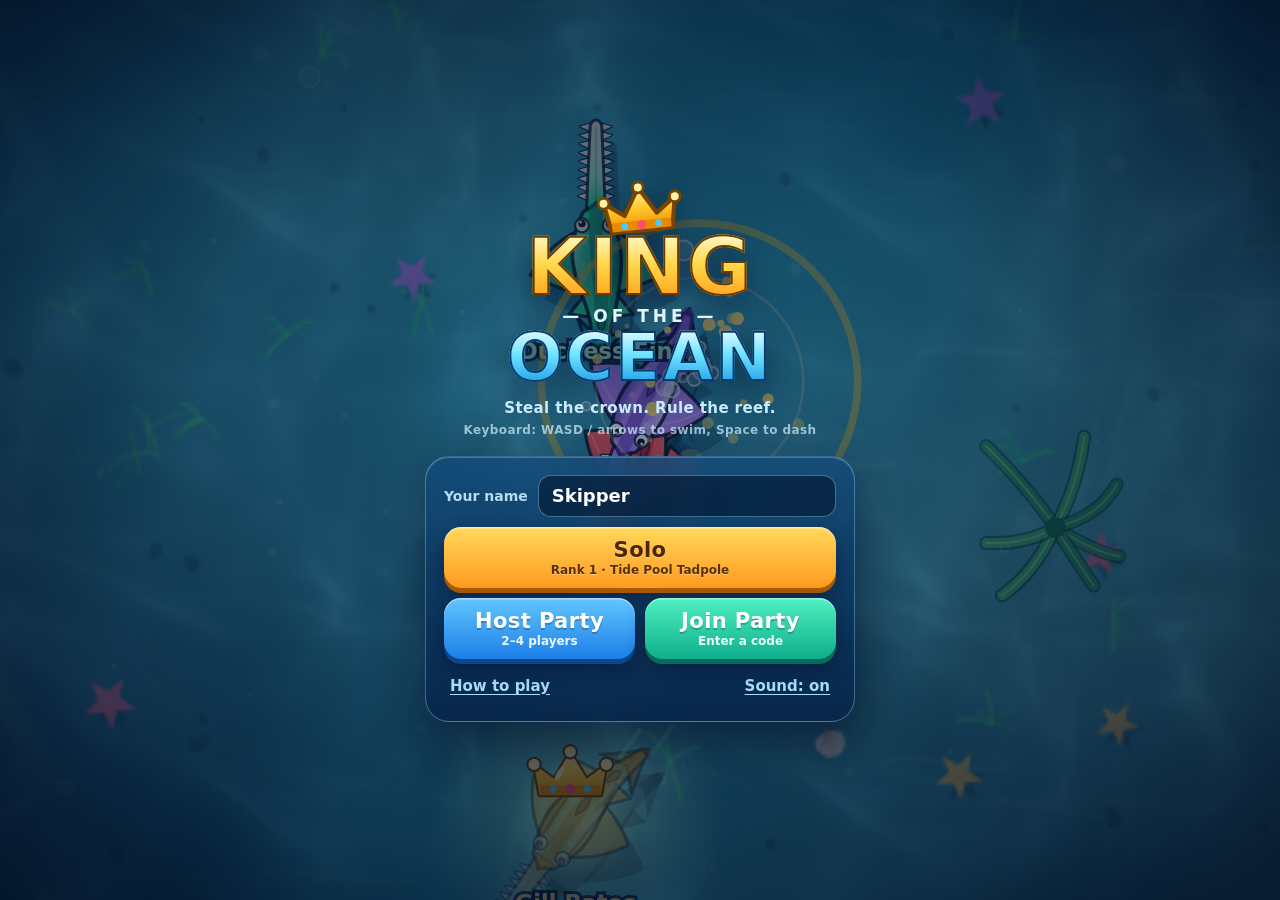
==== index.html @ 3b38c873 "King of the Ocean: sawfish crown-stealing party game Solo ladder + 2-4 player same-Wi-Fi multiplayer" ====
<!doctype html>
<html lang="en">
<head>
<meta charset="utf-8">
<title>King of the Ocean</title>
<meta name="viewport" content="width=device-width, initial-scale=1, maximum-scale=1, user-scalable=no, viewport-fit=cover">
<meta name="apple-mobile-web-app-capable" content="yes">
<meta name="mobile-web-app-capable" content="yes">
<meta name="apple-mobile-web-app-status-bar-style" content="black-translucent">
<meta name="apple-mobile-web-app-title" content="King of the Ocean">
<meta name="theme-color" content="#04233f">
<meta name="description" content="Steal the crown. Rule the reef. A sawfish party brawler for 1–4 players.">
<link rel="manifest" href="manifest.webmanifest">
<link rel="apple-touch-icon" href="icon-180.png">
<link rel="icon" type="image/png" href="icon-180.png">
<link rel="stylesheet" href="css/style.css">
</head>
<body>
<svg width="0" height="0" style="position:absolute">
  <defs>
    <linearGradient id="gold" x1="0" y1="0" x2="0" y2="1">
      <stop offset="0" stop-color="#fff6b0"/><stop offset=".45" stop-color="#ffcb2e"/><stop offset="1" stop-color="#f08c00"/>
    </linearGradient>
    <symbol id="crown" viewBox="-24 -19 48 33">
      <path d="M-17 10 L-20 -7 L-9 1 L0 -14 L9 1 L20 -7 L17 10 Z" fill="url(#gold)" stroke="#7a4300" stroke-width="2.4" stroke-linejoin="round"/>
      <rect x="-16.5" y="4.5" width="33" height="5" fill="#e88a00"/>
      <circle cx="-20" cy="-7" r="3" fill="#fff3a8" stroke="#7a4300" stroke-width="1.6"/>
      <circle cx="0" cy="-14" r="3" fill="#fff3a8" stroke="#7a4300" stroke-width="1.6"/>
      <circle cx="20" cy="-7" r="3" fill="#fff3a8" stroke="#7a4300" stroke-width="1.6"/>
      <circle cx="0" cy="6.8" r="2.5" fill="#ff4d6d"/><circle cx="-9.5" cy="6.8" r="1.9" fill="#4dc9ff"/><circle cx="9.5" cy="6.8" r="1.9" fill="#4dc9ff"/>
    </symbol>
  </defs>
</svg>

<canvas id="game"></canvas>

<div id="hud" class="hidden">
  <div id="chips"></div>
  <button id="btnQuit" aria-label="Leave game">✕</button>
</div>
<div id="banner"></div>
<div id="count"></div>

<!-- MENU -->
<section id="scr-menu" class="screen">
  <div class="menu-wrap">
    <div class="logo">
      <svg class="logo-crown"><use href="#crown"/></svg>
      <div class="logo-king">KING</div>
      <div class="logo-of">— of the —</div>
      <div class="logo-ocean">OCEAN</div>
      <div class="tagline">Steal the crown. Rule the reef.</div>
    </div>
    <div class="panel menu-panel">
      <label class="name-row"><span>Your name</span>
        <input id="inName" maxlength="12" autocomplete="off" autocorrect="off" spellcheck="false" enterkeyhint="done">
      </label>
      <button class="btn btn-gold" id="btnSolo"><b>Solo</b><small id="soloSub">Climb the ranks</small></button>
      <div class="btn-row">
        <button class="btn btn-blue" id="btnHost"><b>Host Party</b><small>2–4 players</small></button>
        <button class="btn btn-teal" id="btnJoin"><b>Join Party</b><small>Enter a code</small></button>
      </div>
      <div class="link-row">
        <button class="link" id="btnHow">How to play</button>
        <button class="link" id="btnSound">Sound: on</button>
      </div>
    </div>
  </div>
</section>

<!-- SOLO -->
<section id="scr-solo" class="screen hidden">
  <div class="panel card">
    <h2>Solo Ladder</h2>
    <div class="rank-badge"><svg><use href="#crown"/></svg><div><div id="rankNum">Rank 1 of 10</div><div id="rankName">Tide Pool Tadpole</div></div></div>
    <div id="rankPips" class="pips"></div>
    <p id="rankDesc" class="muted">Beat three rival sawfish to climb the ladder.</p>
    <div id="soloStats" class="stats-line"></div>
    <button class="btn btn-gold" id="btnSoloGo"><b>Dive in!</b></button>
    <button class="link" data-back>Back</button>
  </div>
</section>

<!-- JOIN -->
<section id="scr-join" class="screen hidden">
  <div class="panel card">
    <h2>Join a Party</h2>
    <p class="muted">Enter the 4-letter code on the host's screen.</p>
    <input id="inCode" class="code-input" maxlength="4" autocomplete="off" autocorrect="off" autocapitalize="characters" spellcheck="false" placeholder="CODE" enterkeyhint="go">
    <button class="btn btn-teal" id="btnJoinGo"><b>Join</b></button>
    <button class="link" data-back>Back</button>
  </div>
</section>

<!-- LOBBY -->
<section id="scr-lobby" class="screen hidden">
  <div class="panel card lobby">
    <div class="lobby-left">
      <h2 id="lobbyTitle">Party Lobby</h2>
      <div class="code-box"><span>Party code</span><b id="lobbyCode">····</b></div>
      <div id="qr" class="qr"></div>
      <p class="muted small" id="lobbyHint">Friends: scan the code with your camera, or open this page and tap Join Party.</p>
    </div>
    <div class="lobby-right">
      <div id="slots" class="slots"></div>
      <label class="check" id="fillRow"><input type="checkbox" id="chkFill" checked><span>Fill empty spots with bots</span></label>
      <button class="btn btn-gold" id="btnStart"><b>Start Game</b></button>
      <p class="muted small hidden" id="lobbyWait">Waiting for the host to start…</p>
      <button class="link" id="btnLeaveLobby">Leave party</button>
    </div>
  </div>
</section>

<!-- HOW TO -->
<section id="scr-how" class="screen hidden">
  <div class="panel card how">
    <h2>How to Play</h2>
    <ul>
      <li><i class="ic ic-crown"><svg><use href="#crown"/></svg></i><span><b>Wear the crown.</b> Your reign bar fills while you hold it. First to <b>45 seconds</b> is King of the Ocean.</span></li>
      <li><i class="ic" style="--c:#7df2ff">⟫</i><span><b>Saw Dash.</b> Drag anywhere on the left to swim. Tap the right side to dash — hit a rival with your saw to stun them and knock the crown loose.</span></li>
      <li><i class="ic" style="--c:#ffc83a">◖</i><span><b>Feeding frenzy.</b> Slice through 6 fish for a burst of speed and rapid dashes. The golden fish fills it instantly.</span></li>
      <li><i class="ic" style="--c:#5dffb0">●</i><span><b>Bubbles.</b> Speed, Shield and Zap power-ups float around the reef.</span></li>
      <li><i class="ic" style="--c:#ff8ae0">✺</i><span><b>Jellyfish sting!</b> Avoid them — or dash through to pop them.</span></li>
    </ul>
    <p class="muted small">Tip: on iPhone, tap Share → “Add to Home Screen” to play full-screen. Landscape feels best.</p>
    <button class="btn btn-blue" data-back><b>Got it</b></button>
  </div>
</section>

<!-- RESULTS -->
<section id="scr-over" class="screen hidden">
  <div class="panel card over">
    <svg class="over-crown"><use href="#crown"/></svg>
    <h2 id="overTitle">King of the Ocean</h2>
    <p id="overSub" class="muted"></p>
    <div id="overTable" class="table"></div>
    <div class="btn-row">
      <button class="btn btn-gold" id="btnAgain"><b>Play again</b></button>
      <button class="btn btn-blue" id="btnOverMenu"><b>Menu</b></button>
    </div>
    <p class="muted small hidden" id="overWait">Waiting for the host…</p>
  </div>
</section>

<div id="toast"></div>
<div id="safe"></div>

<script src="vendor/peerjs.min.js" defer></script>
<script src="vendor/qrcode.js" defer></script>
<script type="module" src="js/main.js"></script>
</body>
</html>
---- css/style.css ----
:root {
  --font: ui-rounded, "SF Pro Rounded", "Arial Rounded MT Bold", "Nunito", system-ui, -apple-system, sans-serif;
  --navy: #04233f;
  --sat: env(safe-area-inset-top, 0px);
  --sab: env(safe-area-inset-bottom, 0px);
  --sal: env(safe-area-inset-left, 0px);
  --sar: env(safe-area-inset-right, 0px);
}
* { box-sizing: border-box; -webkit-tap-highlight-color: transparent; }
html, body {
  margin: 0; height: 100%; overflow: hidden; background: var(--navy); color: #fff;
  font-family: var(--font); font-weight: 700;
  -webkit-user-select: none; user-select: none; -webkit-touch-callout: none;
  touch-action: none; overscroll-behavior: none;
}
body { position: fixed; inset: 0; }
#game { position: fixed; inset: 0; width: 100%; height: 100%; display: block; touch-action: none; }
#safe { position: fixed; left: 0; top: 0; width: 0; height: 0; visibility: hidden; padding: var(--sat) var(--sar) var(--sab) var(--sal); }
.hidden { display: none !important; }
button, input { font-family: inherit; }

/* ---------- screens */
.screen {
  position: fixed; inset: 0; z-index: 20; display: flex; align-items: center; justify-content: center;
  padding: calc(var(--sat) + 12px) calc(var(--sar) + 14px) calc(var(--sab) + 12px) calc(var(--sal) + 14px);
  background: radial-gradient(ellipse at center, rgba(3, 24, 52, 0.42), rgba(2, 14, 34, 0.8));
  animation: fade 0.25s ease;
  overflow-y: auto; -webkit-overflow-scrolling: touch; touch-action: pan-y;
}
@keyframes fade { from { opacity: 0; } to { opacity: 1; } }
.panel {
  background: linear-gradient(180deg, rgba(18, 74, 122, 0.82), rgba(6, 36, 72, 0.9));
  border: 1.5px solid rgba(150, 225, 255, 0.35);
  border-radius: 24px; padding: 18px;
  box-shadow: 0 18px 50px rgba(0, 8, 30, 0.55), inset 0 1px 0 rgba(255, 255, 255, 0.22);
  -webkit-backdrop-filter: blur(10px); backdrop-filter: blur(10px);
}
.card { width: min(420px, 100%); display: flex; flex-direction: column; gap: 12px; align-items: stretch; text-align: center; margin: auto; animation: pop 0.3s cubic-bezier(0.2, 1.4, 0.4, 1); }
@keyframes pop { from { transform: scale(0.92); opacity: 0; } to { transform: none; opacity: 1; } }
h2 { margin: 0; font-size: 26px; font-weight: 900; letter-spacing: 0.3px; text-shadow: 0 2px 0 rgba(0, 20, 50, 0.5); }
.muted { color: #b9dcf2; font-weight: 600; margin: 0; line-height: 1.35; }
.small { font-size: 13px; }

/* ---------- logo */
.menu-wrap { display: flex; flex-direction: column; align-items: center; gap: 18px; width: min(430px, 100%); margin: auto; }
.logo { text-align: center; line-height: 0.9; filter: drop-shadow(0 8px 18px rgba(0, 10, 40, 0.55)); animation: bob 4s ease-in-out infinite; }
@keyframes bob { 50% { transform: translateY(-6px); } }
.logo-crown { width: 86px; height: 60px; display: block; margin: 0 auto -6px; transform: rotate(-6deg); }
.logo-king, .logo-ocean {
  font-weight: 900; letter-spacing: 2px;
  background: linear-gradient(180deg, #fffbd1 0%, #ffd84a 45%, #ff9d1c 100%);
  -webkit-background-clip: text; background-clip: text; color: transparent;
  -webkit-text-stroke: 2px #6b3a00; paint-order: stroke fill;
  text-shadow: none;
}
.logo-king { font-size: 78px; }
.logo-ocean {
  font-size: 66px;
  background: linear-gradient(180deg, #e9fdff 0%, #6fe3ff 45%, #1b9be6 100%);
  -webkit-background-clip: text; background-clip: text; -webkit-text-stroke: 2px #063a6e;
}
.logo-of { font-size: 17px; letter-spacing: 4px; text-transform: uppercase; color: #dff6ff; margin: 6px 0 4px; font-weight: 800; }
.tagline { margin-top: 12px; font-size: 15px; color: #c8ecff; font-weight: 700; letter-spacing: 0.4px; line-height: 1.2; }
.menu-panel { width: 100%; display: flex; flex-direction: column; gap: 10px; }

/* ---------- controls */
.name-row { display: flex; align-items: center; gap: 10px; font-size: 14px; color: #b9dcf2; }
.name-row span { white-space: nowrap; }
input {
  -webkit-user-select: text; user-select: text;
  flex: 1; min-width: 0; height: 42px; border-radius: 13px; border: 1.5px solid rgba(150, 225, 255, 0.4);
  background: rgba(2, 20, 46, 0.6); color: #fff; font-size: 18px; font-weight: 800; padding: 0 13px; outline: none;
}
input:focus { border-color: #7df2ff; box-shadow: 0 0 0 3px rgba(125, 242, 255, 0.22); }
.btn {
  --a: #49b8ff; --b: #1574e0; --s: #0a3f8a;
  position: relative; border: 0; border-radius: 17px; padding: 11px 14px; min-height: 56px; cursor: pointer;
  color: #fff; display: flex; flex-direction: column; align-items: center; justify-content: center; gap: 1px;
  background: linear-gradient(180deg, var(--a), var(--b));
  box-shadow: 0 5px 0 var(--s), 0 10px 20px rgba(0, 10, 40, 0.4), inset 0 1.5px 0 rgba(255, 255, 255, 0.45);
  transition: transform 0.08s, box-shadow 0.08s; width: 100%; touch-action: manipulation;
}
.btn:active { transform: translateY(4px); box-shadow: 0 1px 0 var(--s), 0 3px 8px rgba(0, 10, 40, 0.4), inset 0 1.5px 0 rgba(255, 255, 255, 0.45); }
.btn b { font-size: 21px; font-weight: 900; letter-spacing: 0.4px; text-shadow: 0 2px 0 rgba(0, 0, 0, 0.22); }
.btn small { font-size: 12px; font-weight: 700; opacity: 0.92; }
.btn-gold { --a: #ffd95c; --b: #ff9a1f; --s: #a85a00; }
.btn-gold b, .btn-gold small { color: #4d2500; text-shadow: 0 1px 0 rgba(255, 255, 255, 0.4); }
.btn-teal { --a: #4ff0c0; --b: #0fae8c; --s: #076b58; }
.btn-blue { --a: #62c6ff; --b: #1c7fe8; --s: #0b468f; }
.btn[disabled] { filter: grayscale(0.7) brightness(0.8); pointer-events: none; }
.btn-row { display: flex; gap: 10px; }
.link-row { display: flex; justify-content: space-between; }
.link { background: none; border: 0; color: #a9dcff; font-weight: 800; font-size: 15px; padding: 8px 6px; cursor: pointer; text-decoration: underline; text-underline-offset: 3px; touch-action: manipulation; }

/* ---------- solo */
.rank-badge { display: flex; align-items: center; gap: 12px; justify-content: center; text-align: left; }
.rank-badge svg { width: 62px; height: 44px; filter: drop-shadow(0 4px 8px rgba(0, 0, 0, 0.4)); }
#rankNum { font-size: 13px; color: #b9dcf2; text-transform: uppercase; letter-spacing: 1.5px; }
#rankName { font-size: 25px; font-weight: 900; color: #ffe27a; text-shadow: 0 2px 0 rgba(80, 40, 0, 0.6); }
.pips { display: flex; gap: 5px; justify-content: center; }
.pips i { width: 22px; height: 9px; border-radius: 5px; background: rgba(2, 20, 46, 0.7); border: 1px solid rgba(150, 225, 255, 0.25); }
.pips i.on { background: linear-gradient(180deg, #ffe27a, #ff9d1c); border-color: #ffe9a0; }
.pips i.cur { box-shadow: 0 0 10px #ffd84a; animation: pulse 1s infinite alternate; }
@keyframes pulse { to { transform: scale(1.18); } }
.stats-line { font-size: 13px; color: #9fd0ee; font-weight: 700; }

/* ---------- join */
.code-input { text-align: center; font-size: 40px; letter-spacing: 12px; height: 70px; text-transform: uppercase; flex: none; padding-left: 24px; }

/* ---------- lobby */
.lobby { width: min(460px, 100%); }
.lobby-left, .lobby-right { display: flex; flex-direction: column; gap: 10px; align-items: stretch; }
.code-box { display: flex; align-items: center; justify-content: center; gap: 12px; }
.code-box span { font-size: 13px; color: #b9dcf2; text-transform: uppercase; letter-spacing: 1.5px; }
.code-box b { font-size: 42px; font-weight: 900; letter-spacing: 7px; color: #ffe27a; text-shadow: 0 3px 0 rgba(80, 40, 0, 0.6); }
.qr { align-self: center; background: #fff; border-radius: 14px; padding: 8px; line-height: 0; }
.qr img, .qr svg { width: 124px; height: 124px; display: block; image-rendering: pixelated; }
.slots { display: grid; grid-template-columns: 1fr 1fr; gap: 8px; }
.slot { display: flex; align-items: center; gap: 8px; padding: 9px 10px; border-radius: 13px; background: rgba(2, 20, 46, 0.55); border: 1.5px solid rgba(150, 225, 255, 0.2); font-size: 15px; text-align: left; min-width: 0; }
.slot i { width: 16px; height: 16px; border-radius: 50%; background: var(--c); flex: none; box-shadow: 0 0 0 2px rgba(255, 255, 255, 0.5); }
.slot span { overflow: hidden; text-overflow: ellipsis; white-space: nowrap; }
.slot.empty { opacity: 0.55; font-weight: 600; }
.slot.empty i { background: none; box-shadow: 0 0 0 2px rgba(255, 255, 255, 0.25) inset; }
.check { display: flex; align-items: center; gap: 9px; font-size: 14px; color: #cfeaff; justify-content: center; }
.check input { flex: none; width: 22px; height: 22px; accent-color: #ffb92e; padding: 0; }

/* ---------- how */
.how ul { list-style: none; margin: 0; padding: 0; display: flex; flex-direction: column; gap: 9px; text-align: left; }
.how li { display: flex; gap: 11px; align-items: center; font-size: 14px; font-weight: 600; color: #d6efff; line-height: 1.3; }
.how li b { color: #fff; font-weight: 900; }
.ic { flex: none; width: 38px; height: 38px; border-radius: 12px; display: grid; place-items: center; background: rgba(2, 20, 46, 0.65); border: 1.5px solid var(--c, #ffd84a); color: var(--c, #ffd84a); font-style: normal; font-size: 20px; font-weight: 900; }
.ic svg { width: 28px; height: 20px; }

/* ---------- results */
.over-crown { width: 84px; height: 58px; align-self: center; margin: -52px 0 -6px; filter: drop-shadow(0 6px 10px rgba(0, 0, 0, 0.45)); animation: crownIn 0.7s cubic-bezier(0.2, 1.6, 0.4, 1); }
@keyframes crownIn { from { transform: translateY(-60px) rotate(-30deg) scale(0.3); opacity: 0; } }
.over { overflow: visible; margin-top: auto; margin-bottom: auto; }
#overTitle { color: #ffe27a; font-size: 27px; }
.table { display: flex; flex-direction: column; gap: 6px; }
.row { display: grid; grid-template-columns: 22px 1fr auto auto; gap: 9px; align-items: center; padding: 8px 11px; border-radius: 12px; background: rgba(2, 20, 46, 0.55); font-size: 15px; text-align: left; border: 1.5px solid transparent; }
.row.win { border-color: #ffd84a; background: rgba(90, 60, 0, 0.45); }
.row i { width: 16px; height: 16px; border-radius: 50%; background: var(--c); box-shadow: 0 0 0 2px rgba(255, 255, 255, 0.5); }
.row .nm { overflow: hidden; text-overflow: ellipsis; white-space: nowrap; }
.row .st { color: #9fd0ee; font-size: 12px; font-weight: 700; white-space: nowrap; }
.row .sc { font-weight: 900; color: #ffe27a; min-width: 38px; text-align: right; }

/* ---------- HUD */
#hud { position: fixed; inset: 0; z-index: 10; pointer-events: none; }
#chips { position: absolute; top: calc(var(--sat) + 8px); left: 50%; transform: translateX(-50%); display: flex; gap: 6px; }
.chip { position: relative; width: 86px; padding: 5px 8px 6px; border-radius: 13px; background: rgba(3, 22, 50, 0.66); border: 1.5px solid rgba(255, 255, 255, 0.14); transition: transform 0.2s, border-color 0.2s, box-shadow 0.2s; }
.chip.me { border-color: rgba(255, 255, 255, 0.55); }
.chip.king { transform: scale(1.08); border-color: #ffd84a; box-shadow: 0 0 16px rgba(255, 210, 60, 0.55); z-index: 2; }
.chip.danger { animation: danger 0.5s infinite alternate; }
@keyframes danger { to { box-shadow: 0 0 22px rgba(255, 80, 80, 0.9); border-color: #ff6b6b; } }
.chip .top { display: flex; align-items: center; gap: 4px; font-size: 11.5px; line-height: 1.15; }
.chip .nm { flex: 1; overflow: hidden; text-overflow: ellipsis; white-space: nowrap; color: var(--l); font-weight: 800; }
.chip .sec { font-weight: 900; font-variant-numeric: tabular-nums; }
.chip svg { width: 15px; height: 11px; display: none; flex: none; }
.chip.king svg { display: block; }
.chip .bar { height: 7px; border-radius: 4px; background: rgba(255, 255, 255, 0.14); margin-top: 4px; overflow: hidden; }
.chip .bar i { display: block; height: 100%; width: 0; border-radius: 4px; background: linear-gradient(90deg, var(--c), var(--l)); }
#btnQuit { pointer-events: auto; position: absolute; top: calc(var(--sat) + 8px); right: calc(var(--sar) + 10px); width: 38px; height: 38px; border-radius: 50%; border: 1.5px solid rgba(255, 255, 255, 0.3); background: rgba(3, 22, 50, 0.6); color: #fff; font-size: 16px; font-weight: 900; touch-action: manipulation; }
#btnQuit.arm { background: #e5484d; border-color: #fff; }

#banner {
  position: fixed; z-index: 12; left: 50%; top: calc(var(--sat) + 62px); transform: translate(-50%, -14px) scale(0.9); opacity: 0; pointer-events: none;
  padding: 8px 18px; border-radius: 999px; font-size: 17px; font-weight: 900; white-space: nowrap; max-width: 94vw; overflow: hidden; text-overflow: ellipsis;
  background: rgba(3, 22, 50, 0.78); border: 2px solid var(--c, #ffd84a); color: var(--c, #ffd84a);
  box-shadow: 0 6px 20px rgba(0, 8, 30, 0.5); transition: opacity 0.25s, transform 0.25s cubic-bezier(0.2, 1.5, 0.4, 1);
}
#banner.show { opacity: 1; transform: translate(-50%, 0) scale(1); }
#count {
  position: fixed; z-index: 12; inset: 0; display: grid; place-items: center; pointer-events: none;
  font-size: 150px; font-weight: 900; color: #fff; -webkit-text-stroke: 5px #063a6e; paint-order: stroke fill; opacity: 0;
  text-shadow: 0 10px 30px rgba(0, 10, 40, 0.6);
}
#count.go { animation: count 0.85s ease-out; }
@keyframes count { 0% { opacity: 0; transform: scale(2.2); } 18% { opacity: 1; transform: scale(1); } 70% { opacity: 1; } 100% { opacity: 0; transform: scale(0.8); } }
#toast {
  position: fixed; z-index: 40; left: 50%; bottom: calc(var(--sab) + 22px); transform: translate(-50%, 30px); opacity: 0; pointer-events: none;
  background: rgba(2, 16, 40, 0.92); border: 1.5px solid rgba(150, 225, 255, 0.45); padding: 10px 16px; border-radius: 14px; font-size: 15px; max-width: 90vw; text-align: center;
  transition: opacity 0.25s, transform 0.25s;
}
#toast.show { opacity: 1; transform: translate(-50%, 0); }

/* ---------- short landscape (phones on their side) */
@media (orientation: landscape) and (max-height: 520px) {
  .menu-wrap { flex-direction: row; width: min(760px, 100%); gap: 26px; align-items: center; }
  .logo { flex: 1; }
  .logo-crown { width: 62px; height: 44px; }
  .logo-king { font-size: 58px; } .logo-ocean { font-size: 50px; }
  .logo-of { font-size: 13px; margin: 3px 0 2px; } .tagline { font-size: 13px; margin-top: 8px; }
  .menu-panel { flex: 1.1; gap: 8px; padding: 14px; }
  .btn { min-height: 48px; padding: 7px 12px; } .btn b { font-size: 19px; }
  .card { gap: 8px; padding: 14px; }
  h2 { font-size: 22px; }
  .lobby { flex-direction: row; width: min(720px, 100%); gap: 18px; align-items: center; }
  .lobby-left, .lobby-right { flex: 1; min-width: 0; gap: 8px; }
  .qr img, .qr svg { width: 96px; height: 96px; }
  .code-box b { font-size: 34px; }
  .how { width: min(700px, 100%); }
  .how ul { display: grid; grid-template-columns: 1fr 1fr; gap: 7px 14px; }
  .how li { font-size: 12.5px; } .ic { width: 32px; height: 32px; font-size: 17px; }
  .over { width: min(520px, 100%); }
  .over-crown { width: 60px; height: 42px; margin: -40px 0 -8px; }
  .row { padding: 5px 10px; font-size: 14px; }
  #count { font-size: 110px; }
  #banner { top: calc(var(--sat) + 56px); font-size: 15px; padding: 6px 15px; }
}
@media (max-width: 380px) {
  .chip { width: 78px; padding: 5px 6px 6px; }
  .logo-king { font-size: 68px; } .logo-ocean { font-size: 58px; }
}

@media (max-width: 560px) {
  #chips { left: calc(var(--sal) + 8px); right: calc(var(--sar) + 56px); transform: none; gap: 4px; }
  .chip { flex: 1; width: auto; min-width: 0; padding: 5px 6px 6px; }
}
@media (hover: hover) and (pointer: fine) {
  .tagline::after { content: "Keyboard: WASD / arrows to swim, Space to dash"; display: block; margin-top: 6px; font-size: 12px; opacity: 0.75; }
}
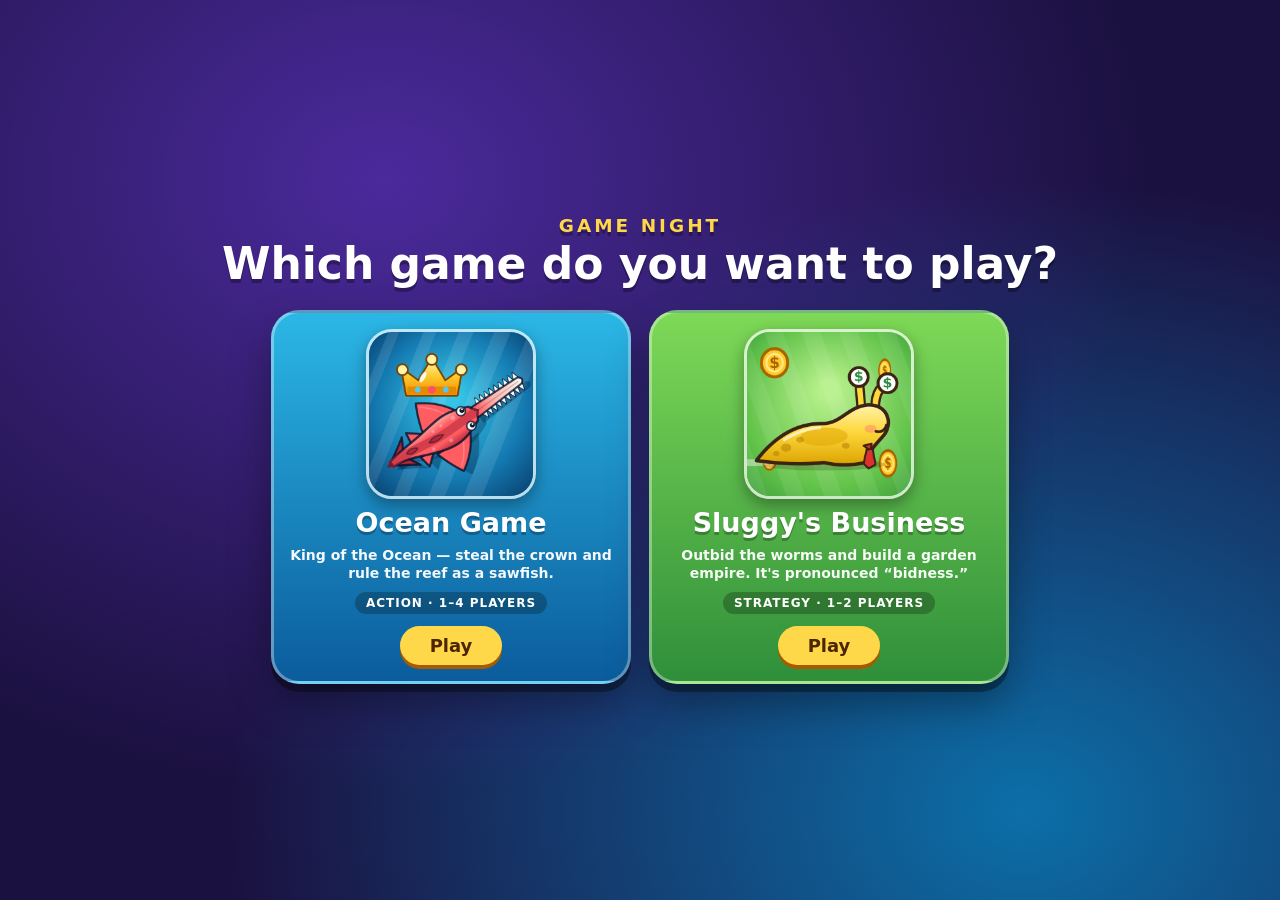
==== commit e7e70019: "Add Sluggy's Business and a game picker home page - Root page now asks which game to play (Ocean Gam" ====
--- a/index.html
+++ b/index.html
@@ -2,151 +2,60 @@
 <html lang="en">
 <head>
 <meta charset="utf-8">
-<title>King of the Ocean</title>
-<meta name="viewport" content="width=device-width, initial-scale=1, maximum-scale=1, user-scalable=no, viewport-fit=cover">
+<title>Game Night</title>
+<meta name="viewport" content="width=device-width, initial-scale=1, viewport-fit=cover">
 <meta name="apple-mobile-web-app-capable" content="yes">
 <meta name="mobile-web-app-capable" content="yes">
 <meta name="apple-mobile-web-app-status-bar-style" content="black-translucent">
-<meta name="apple-mobile-web-app-title" content="King of the Ocean">
-<meta name="theme-color" content="#04233f">
-<meta name="description" content="Steal the crown. Rule the reef. A sawfish party brawler for 1–4 players.">
-<link rel="manifest" href="manifest.webmanifest">
-<link rel="apple-touch-icon" href="icon-180.png">
-<link rel="icon" type="image/png" href="icon-180.png">
-<link rel="stylesheet" href="css/style.css">
+<meta name="theme-color" content="#1b1140">
+<link rel="apple-touch-icon" href="ocean/icon-180.png">
+<link rel="icon" type="image/png" href="ocean/icon-180.png">
+<style>
+  :root { --font: ui-rounded, "SF Pro Rounded", "Arial Rounded MT Bold", "Nunito", system-ui, -apple-system, sans-serif; }
+  * { box-sizing: border-box; -webkit-tap-highlight-color: transparent; }
+  html, body { margin: 0; min-height: 100%; font-family: var(--font); color: #fff; }
+  body { min-height: 100dvh; display: flex; flex-direction: column; align-items: center; justify-content: center; gap: 22px;
+    padding: calc(env(safe-area-inset-top, 0px) + 20px) calc(env(safe-area-inset-right, 0px) + 18px) calc(env(safe-area-inset-bottom, 0px) + 20px) calc(env(safe-area-inset-left, 0px) + 18px);
+    background: radial-gradient(ellipse at 30% 20%, #4b2a9c, transparent 60%), radial-gradient(ellipse at 80% 90%, #0c6fa8, transparent 55%), #1b1140; overflow-x: hidden; }
+  h1 { margin: 0; font-size: clamp(26px, 6.5vw, 44px); font-weight: 900; text-align: center; line-height: 1.05; text-shadow: 0 4px 0 rgba(0, 0, 0, 0.3); }
+  h1 small { display: block; font-size: 0.42em; font-weight: 800; letter-spacing: 3px; text-transform: uppercase; color: #ffd84a; margin-bottom: 6px; }
+  .games { display: flex; gap: 18px; flex-wrap: wrap; justify-content: center; width: 100%; max-width: 760px; }
+  a.game { flex: 1 1 260px; max-width: 360px; text-decoration: none; color: #fff; border-radius: 28px; padding: 16px; display: flex; flex-direction: column; align-items: center; gap: 10px; text-align: center;
+    border: 3px solid rgba(255, 255, 255, 0.35); box-shadow: 0 8px 0 rgba(0, 0, 0, 0.35), 0 20px 40px rgba(0, 0, 0, 0.35); transition: transform 0.12s; animation: rise 0.5s cubic-bezier(0.2, 1.4, 0.4, 1) backwards; }
+  a.game:nth-child(2) { animation-delay: 0.1s; }
+  a.game:active { transform: translateY(5px) scale(0.98); }
+  @keyframes rise { from { transform: translateY(40px) scale(0.9); opacity: 0; } }
+  .ocean { background: linear-gradient(180deg, #2bb7e6, #0b5c9c); }
+  .sluggy { background: linear-gradient(180deg, #7ed957, #2f8f3a); }
+  .game img { width: min(46vw, 170px); aspect-ratio: 1; border-radius: 26px; border: 3px solid rgba(255, 255, 255, 0.7); box-shadow: 0 6px 16px rgba(0, 0, 0, 0.35); animation: bob 3.5s ease-in-out infinite; }
+  .sluggy img { animation-delay: -1.7s; }
+  @keyframes bob { 50% { transform: translateY(-6px) rotate(1.5deg); } }
+  .game b { font-size: 27px; font-weight: 900; line-height: 1; text-shadow: 0 3px 0 rgba(0, 0, 0, 0.25); }
+  .game span { font-size: 14px; font-weight: 700; opacity: 0.95; line-height: 1.3; }
+  .game i { font-style: normal; font-size: 12px; font-weight: 900; letter-spacing: 1px; text-transform: uppercase; background: rgba(0, 0, 0, 0.25); padding: 4px 11px; border-radius: 999px; }
+  .play { margin-top: 2px; background: #ffd84a; color: #4d2500; font-weight: 900; font-size: 18px; padding: 9px 30px; border-radius: 999px; box-shadow: 0 4px 0 #a85a00; }
+  .col { display: contents; }
+  @media (max-width: 700px), (max-height: 520px) {
+    body { gap: 16px; }
+    a.game { flex: 1 1 100%; max-width: 520px; flex-direction: row; text-align: left; padding: 14px; gap: 14px; }
+    .game img { width: min(32vw, 124px); border-radius: 20px; flex: none; }
+    .col { display: flex; flex-direction: column; gap: 6px; align-items: flex-start; min-width: 0; }
+    .game b { font-size: 23px; } .game span { font-size: 13px; } .game i { font-size: 10.5px; } .play { font-size: 16px; padding: 7px 24px; }
+  }
+  @media (orientation: landscape) and (max-height: 520px) { .games { flex-wrap: nowrap; } a.game { flex: 1 1 0; } .game img { width: 96px; } .game span { display: none; } }
+</style>
 </head>
 <body>
-<svg width="0" height="0" style="position:absolute">
-  <defs>
-    <linearGradient id="gold" x1="0" y1="0" x2="0" y2="1">
-      <stop offset="0" stop-color="#fff6b0"/><stop offset=".45" stop-color="#ffcb2e"/><stop offset="1" stop-color="#f08c00"/>
-    </linearGradient>
-    <symbol id="crown" viewBox="-24 -19 48 33">
-      <path d="M-17 10 L-20 -7 L-9 1 L0 -14 L9 1 L20 -7 L17 10 Z" fill="url(#gold)" stroke="#7a4300" stroke-width="2.4" stroke-linejoin="round"/>
-      <rect x="-16.5" y="4.5" width="33" height="5" fill="#e88a00"/>
-      <circle cx="-20" cy="-7" r="3" fill="#fff3a8" stroke="#7a4300" stroke-width="1.6"/>
-      <circle cx="0" cy="-14" r="3" fill="#fff3a8" stroke="#7a4300" stroke-width="1.6"/>
-      <circle cx="20" cy="-7" r="3" fill="#fff3a8" stroke="#7a4300" stroke-width="1.6"/>
-      <circle cx="0" cy="6.8" r="2.5" fill="#ff4d6d"/><circle cx="-9.5" cy="6.8" r="1.9" fill="#4dc9ff"/><circle cx="9.5" cy="6.8" r="1.9" fill="#4dc9ff"/>
-    </symbol>
-  </defs>
-</svg>
-
-<canvas id="game"></canvas>
-
-<div id="hud" class="hidden">
-  <div id="chips"></div>
-  <button id="btnQuit" aria-label="Leave game">✕</button>
-</div>
-<div id="banner"></div>
-<div id="count"></div>
-
-<!-- MENU -->
-<section id="scr-menu" class="screen">
-  <div class="menu-wrap">
-    <div class="logo">
-      <svg class="logo-crown"><use href="#crown"/></svg>
-      <div class="logo-king">KING</div>
-      <div class="logo-of">— of the —</div>
-      <div class="logo-ocean">OCEAN</div>
-      <div class="tagline">Steal the crown. Rule the reef.</div>
-    </div>
-    <div class="panel menu-panel">
-      <label class="name-row"><span>Your name</span>
-        <input id="inName" maxlength="12" autocomplete="off" autocorrect="off" spellcheck="false" enterkeyhint="done">
-      </label>
-      <button class="btn btn-gold" id="btnSolo"><b>Solo</b><small id="soloSub">Climb the ranks</small></button>
-      <div class="btn-row">
-        <button class="btn btn-blue" id="btnHost"><b>Host Party</b><small>2–4 players</small></button>
-        <button class="btn btn-teal" id="btnJoin"><b>Join Party</b><small>Enter a code</small></button>
-      </div>
-      <div class="link-row">
-        <button class="link" id="btnHow">How to play</button>
-        <button class="link" id="btnSound">Sound: on</button>
-      </div>
-    </div>
+  <h1><small>Game Night</small>Which game do you want to play?</h1>
+  <div class="games">
+    <a class="game ocean" href="ocean/">
+      <img src="ocean/icon-512.png" alt="">
+      <div class="col"><b>Ocean Game</b><span>King of the Ocean — steal the crown and rule the reef as a sawfish.</span><i>Action · 1–4 players</i><div class="play">Play</div></div>
+    </a>
+    <a class="game sluggy" href="sluggy/">
+      <img src="sluggy/icon-512.png" alt="">
+      <div class="col"><b>Sluggy's Business</b><span>Outbid the worms and build a garden empire. It's pronounced “bidness.”</span><i>Strategy · 1–2 players</i><div class="play">Play</div></div>
+    </a>
   </div>
-</section>
-
-<!-- SOLO -->
-<section id="scr-solo" class="screen hidden">
-  <div class="panel card">
-    <h2>Solo Ladder</h2>
-    <div class="rank-badge"><svg><use href="#crown"/></svg><div><div id="rankNum">Rank 1 of 10</div><div id="rankName">Tide Pool Tadpole</div></div></div>
-    <div id="rankPips" class="pips"></div>
-    <p id="rankDesc" class="muted">Beat three rival sawfish to climb the ladder.</p>
-    <div id="soloStats" class="stats-line"></div>
-    <button class="btn btn-gold" id="btnSoloGo"><b>Dive in!</b></button>
-    <button class="link" data-back>Back</button>
-  </div>
-</section>
-
-<!-- JOIN -->
-<section id="scr-join" class="screen hidden">
-  <div class="panel card">
-    <h2>Join a Party</h2>
-    <p class="muted">Enter the 4-letter code on the host's screen.</p>
-    <input id="inCode" class="code-input" maxlength="4" autocomplete="off" autocorrect="off" autocapitalize="characters" spellcheck="false" placeholder="CODE" enterkeyhint="go">
-    <button class="btn btn-teal" id="btnJoinGo"><b>Join</b></button>
-    <button class="link" data-back>Back</button>
-  </div>
-</section>
-
-<!-- LOBBY -->
-<section id="scr-lobby" class="screen hidden">
-  <div class="panel card lobby">
-    <div class="lobby-left">
-      <h2 id="lobbyTitle">Party Lobby</h2>
-      <div class="code-box"><span>Party code</span><b id="lobbyCode">····</b></div>
-      <div id="qr" class="qr"></div>
-      <p class="muted small" id="lobbyHint">Friends: scan the code with your camera, or open this page and tap Join Party.</p>
-    </div>
-    <div class="lobby-right">
-      <div id="slots" class="slots"></div>
-      <label class="check" id="fillRow"><input type="checkbox" id="chkFill" checked><span>Fill empty spots with bots</span></label>
-      <button class="btn btn-gold" id="btnStart"><b>Start Game</b></button>
-      <p class="muted small hidden" id="lobbyWait">Waiting for the host to start…</p>
-      <button class="link" id="btnLeaveLobby">Leave party</button>
-    </div>
-  </div>
-</section>
-
-<!-- HOW TO -->
-<section id="scr-how" class="screen hidden">
-  <div class="panel card how">
-    <h2>How to Play</h2>
-    <ul>
-      <li><i class="ic ic-crown"><svg><use href="#crown"/></svg></i><span><b>Wear the crown.</b> Your reign bar fills while you hold it. First to <b>45 seconds</b> is King of the Ocean.</span></li>
-      <li><i class="ic" style="--c:#7df2ff">⟫</i><span><b>Saw Dash.</b> Drag anywhere on the left to swim. Tap the right side to dash — hit a rival with your saw to stun them and knock the crown loose.</span></li>
-      <li><i class="ic" style="--c:#ffc83a">◖</i><span><b>Feeding frenzy.</b> Slice through 6 fish for a burst of speed and rapid dashes. The golden fish fills it instantly.</span></li>
-      <li><i class="ic" style="--c:#5dffb0">●</i><span><b>Bubbles.</b> Speed, Shield and Zap power-ups float around the reef.</span></li>
-      <li><i class="ic" style="--c:#ff8ae0">✺</i><span><b>Jellyfish sting!</b> Avoid them — or dash through to pop them.</span></li>
-    </ul>
-    <p class="muted small">Tip: on iPhone, tap Share → “Add to Home Screen” to play full-screen. Landscape feels best.</p>
-    <button class="btn btn-blue" data-back><b>Got it</b></button>
-  </div>
-</section>
-
-<!-- RESULTS -->
-<section id="scr-over" class="screen hidden">
-  <div class="panel card over">
-    <svg class="over-crown"><use href="#crown"/></svg>
-    <h2 id="overTitle">King of the Ocean</h2>
-    <p id="overSub" class="muted"></p>
-    <div id="overTable" class="table"></div>
-    <div class="btn-row">
-      <button class="btn btn-gold" id="btnAgain"><b>Play again</b></button>
-      <button class="btn btn-blue" id="btnOverMenu"><b>Menu</b></button>
-    </div>
-    <p class="muted small hidden" id="overWait">Waiting for the host…</p>
-  </div>
-</section>
-
-<div id="toast"></div>
-<div id="safe"></div>
-
-<script src="vendor/peerjs.min.js" defer></script>
-<script src="vendor/qrcode.js" defer></script>
-<script type="module" src="js/main.js"></script>
 </body>
 </html>
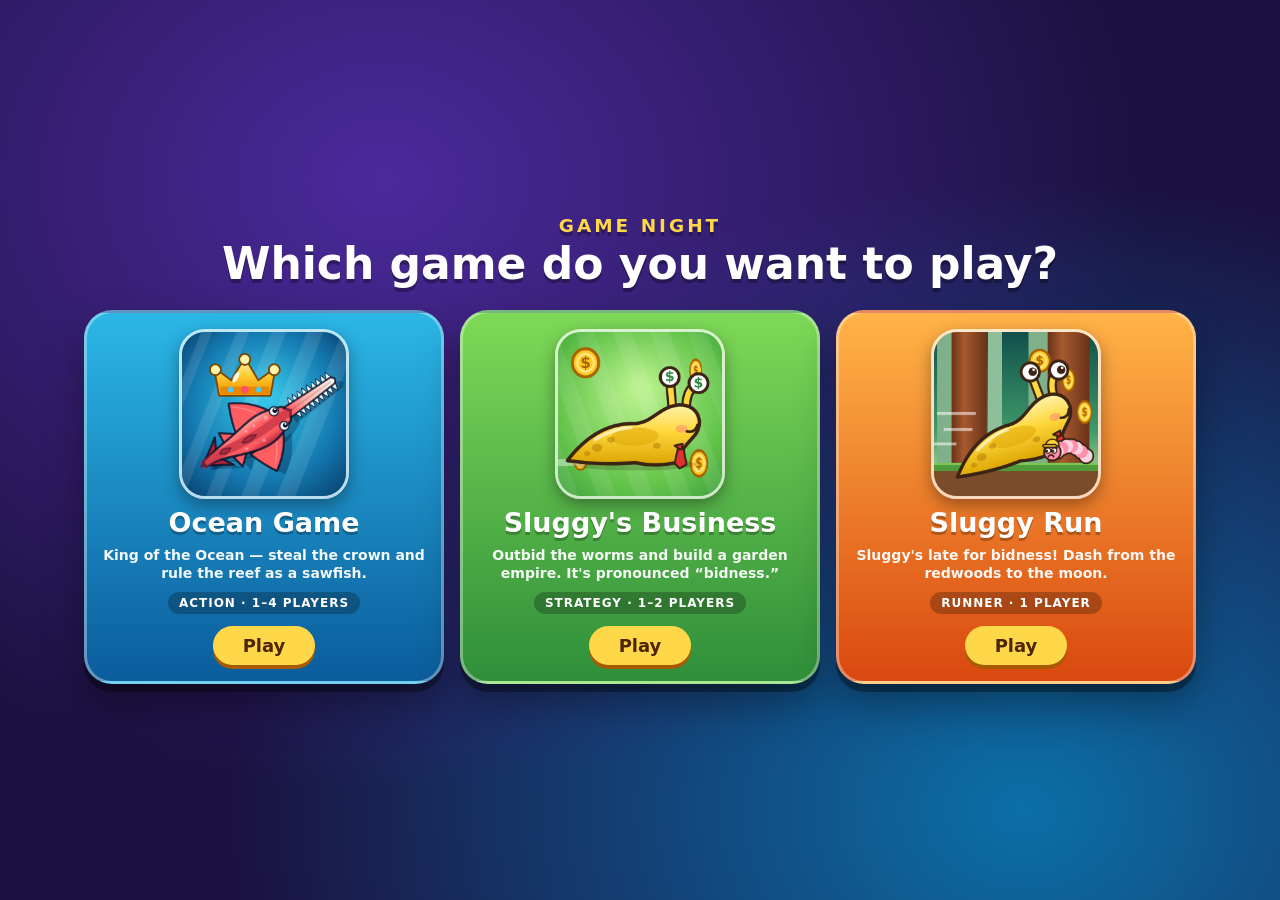
==== commit 5e2bc3ea: "Add Sluggy Run, an endless runner with seven environments Co-Authored-By: Claude Fable 5.2 <noreply@" ====
--- a/index.html
+++ b/index.html
@@ -19,7 +19,7 @@
     background: radial-gradient(ellipse at 30% 20%, #4b2a9c, transparent 60%), radial-gradient(ellipse at 80% 90%, #0c6fa8, transparent 55%), #1b1140; overflow-x: hidden; }
   h1 { margin: 0; font-size: clamp(26px, 6.5vw, 44px); font-weight: 900; text-align: center; line-height: 1.05; text-shadow: 0 4px 0 rgba(0, 0, 0, 0.3); }
   h1 small { display: block; font-size: 0.42em; font-weight: 800; letter-spacing: 3px; text-transform: uppercase; color: #ffd84a; margin-bottom: 6px; }
-  .games { display: flex; gap: 18px; flex-wrap: wrap; justify-content: center; width: 100%; max-width: 760px; }
+  .games { display: flex; gap: 16px; flex-wrap: wrap; justify-content: center; width: 100%; max-width: 1120px; }
   a.game { flex: 1 1 260px; max-width: 360px; text-decoration: none; color: #fff; border-radius: 28px; padding: 16px; display: flex; flex-direction: column; align-items: center; gap: 10px; text-align: center;
     border: 3px solid rgba(255, 255, 255, 0.35); box-shadow: 0 8px 0 rgba(0, 0, 0, 0.35), 0 20px 40px rgba(0, 0, 0, 0.35); transition: transform 0.12s; animation: rise 0.5s cubic-bezier(0.2, 1.4, 0.4, 1) backwards; }
   a.game:nth-child(2) { animation-delay: 0.1s; }
@@ -27,6 +27,8 @@
   @keyframes rise { from { transform: translateY(40px) scale(0.9); opacity: 0; } }
   .ocean { background: linear-gradient(180deg, #2bb7e6, #0b5c9c); }
   .sluggy { background: linear-gradient(180deg, #7ed957, #2f8f3a); }
+  .run { background: linear-gradient(180deg, #ffb347, #d9480f); }
+  a.game:nth-child(3) { animation-delay: 0.2s; } .run img { animation-delay: -0.9s; }
   .game img { width: min(46vw, 170px); aspect-ratio: 1; border-radius: 26px; border: 3px solid rgba(255, 255, 255, 0.7); box-shadow: 0 6px 16px rgba(0, 0, 0, 0.35); animation: bob 3.5s ease-in-out infinite; }
   .sluggy img { animation-delay: -1.7s; }
   @keyframes bob { 50% { transform: translateY(-6px) rotate(1.5deg); } }
@@ -37,12 +39,12 @@
   .col { display: contents; }
   @media (max-width: 700px), (max-height: 520px) {
     body { gap: 16px; }
-    a.game { flex: 1 1 100%; max-width: 520px; flex-direction: row; text-align: left; padding: 14px; gap: 14px; }
-    .game img { width: min(32vw, 124px); border-radius: 20px; flex: none; }
+    a.game { flex: 1 1 100%; max-width: 520px; flex-direction: row; text-align: left; padding: 11px 13px; gap: 13px; }
+    .game img { width: min(28vw, 108px); border-radius: 20px; flex: none; }
     .col { display: flex; flex-direction: column; gap: 6px; align-items: flex-start; min-width: 0; }
     .game b { font-size: 23px; } .game span { font-size: 13px; } .game i { font-size: 10.5px; } .play { font-size: 16px; padding: 7px 24px; }
   }
-  @media (orientation: landscape) and (max-height: 520px) { .games { flex-wrap: nowrap; } a.game { flex: 1 1 0; } .game img { width: 96px; } .game span { display: none; } }
+  @media (orientation: landscape) and (max-height: 520px) { .games { flex-wrap: nowrap; gap: 10px; } a.game { flex: 1 1 0; padding: 9px; gap: 9px; } .game img { width: 70px; } .game span, .game i { display: none; } .game b { font-size: 18px; } }
 </style>
 </head>
 <body>
@@ -56,6 +58,10 @@
       <img src="sluggy/icon-512.png" alt="">
       <div class="col"><b>Sluggy's Business</b><span>Outbid the worms and build a garden empire. It's pronounced “bidness.”</span><i>Strategy · 1–2 players</i><div class="play">Play</div></div>
     </a>
+    <a class="game run" href="sluggy-run/">
+      <img src="sluggy-run/icon-512.png" alt="">
+      <div class="col"><b>Sluggy Run</b><span>Sluggy's late for bidness! Dash from the redwoods to the moon.</span><i>Runner · 1 player</i><div class="play">Play</div></div>
+    </a>
   </div>
 </body>
 </html>
